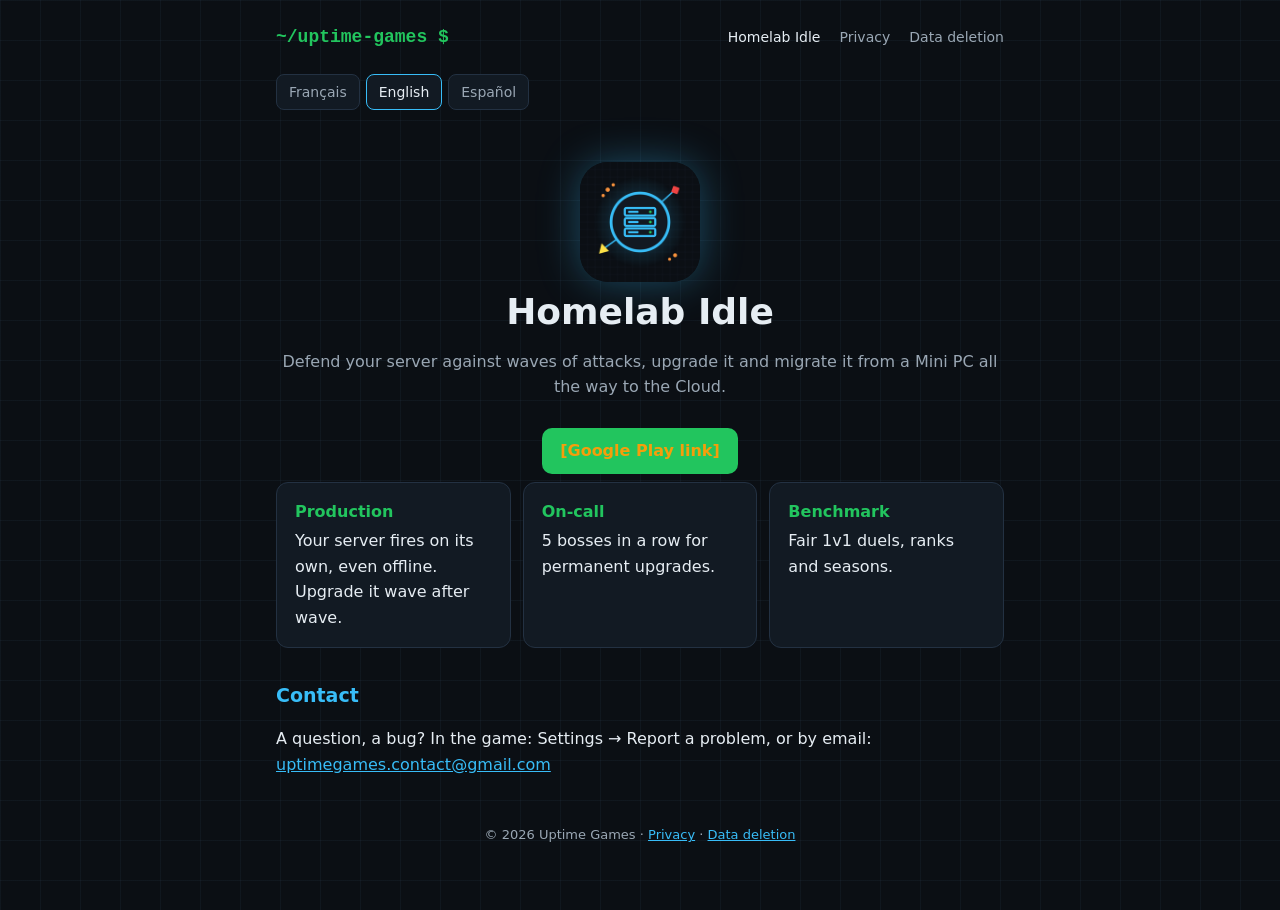
==== index.html @ 9ff8db80 "Add files via upload" ====
<!doctype html>
<html lang="fr">
<head>
  <meta charset="utf-8">
  <meta name="viewport" content="width=device-width, initial-scale=1">
  <title>Homelab Idle — Uptime Games</title>
  <link rel="icon" href="icon.png">
  <link rel="stylesheet" href="style.css">
  <style>
    .hero img { width: 120px; height: 120px; border-radius: 28px; box-shadow: 0 0 40px rgba(56,189,248,.35); }
    .feat { display: grid; grid-template-columns: repeat(auto-fit, minmax(200px, 1fr)); gap: 12px; }
    .feat .card { margin: 0; }
    .feat b { display: block; color: var(--green); margin-bottom: 4px; }
  </style>
</head>
<body>
<div class="wrap">
  <header>
    <a class="brand" data-href="index.html" href="index.html">~/uptime-games $</a>
    <nav>
      <a class="on" data-href="index.html" href="index.html">Homelab Idle</a>
      <a data-href="privacy.html" href="privacy.html">Privacy</a>
      <a data-href="delete.html" href="delete.html">Data deletion</a>
    </nav>
  </header>
  <div class="langs"><button data-l="fr">Français</button><button data-l="en">English</button><button data-l="es">Español</button></div>

  <section lang="fr">
    <div class="hero">
      <img src="icon.png" alt="Homelab Idle">
      <h1>Homelab Idle</h1>
      <p class="muted">Défends ton serveur contre les vagues d'attaques, améliore-le et fais-le migrer du Mini PC jusqu'au Cloud.</p>
      <a class="btn todo-link" href="#"><span class="todo">[lien Google Play]</span></a>
    </div>
    <div class="feat">
      <div class="card"><b>Production</b>Ton serveur tire tout seul, même hors ligne. Améliore-le vague après vague.</div>
      <div class="card"><b>Astreinte</b>5 boss d'affilée pour des améliorations permanentes.</div>
      <div class="card"><b>Benchmark</b>Duels 1v1 à armes égales, rangs et saisons.</div>
    </div>
    <h2>Contact</h2>
    <p>Une question, un bug ? Dans le jeu : Réglages → Signaler un problème, ou par mail : <a href="mailto:uptimegames.contact@gmail.com">uptimegames.contact@gmail.com</a></p>
  </section>

  <section lang="en">
    <div class="hero">
      <img src="icon.png" alt="Homelab Idle">
      <h1>Homelab Idle</h1>
      <p class="muted">Defend your server against waves of attacks, upgrade it and migrate it from a Mini PC all the way to the Cloud.</p>
      <a class="btn todo-link" href="#"><span class="todo">[Google Play link]</span></a>
    </div>
    <div class="feat">
      <div class="card"><b>Production</b>Your server fires on its own, even offline. Upgrade it wave after wave.</div>
      <div class="card"><b>On-call</b>5 bosses in a row for permanent upgrades.</div>
      <div class="card"><b>Benchmark</b>Fair 1v1 duels, ranks and seasons.</div>
    </div>
    <h2>Contact</h2>
    <p>A question, a bug? In the game: Settings → Report a problem, or by email: <a href="mailto:uptimegames.contact@gmail.com">uptimegames.contact@gmail.com</a></p>
  </section>

  <section lang="es">
    <div class="hero">
      <img src="icon.png" alt="Homelab Idle">
      <h1>Homelab Idle</h1>
      <p class="muted">Defiende tu servidor de oleadas de ataques, mejóralo y migra del Mini PC hasta la Nube.</p>
      <a class="btn todo-link" href="#"><span class="todo">[enlace de Google Play]</span></a>
    </div>
    <div class="feat">
      <div class="card"><b>Producción</b>Tu servidor dispara solo, incluso sin conexión. Mejóralo oleada tras oleada.</div>
      <div class="card"><b>Guardia</b>5 jefes seguidos para mejoras permanentes.</div>
      <div class="card"><b>Benchmark</b>Duelos 1v1 en igualdad, rangos y temporadas.</div>
    </div>
    <h2>Contacto</h2>
    <p>¿Una pregunta, un bug? En el juego: Ajustes → Informar de un problema, o por correo: <a href="mailto:uptimegames.contact@gmail.com">uptimegames.contact@gmail.com</a></p>
  </section>

  <footer>© 2026 Uptime Games · <a data-href="privacy.html" href="privacy.html">Privacy</a> · <a data-href="delete.html" href="delete.html">Data deletion</a></footer>
</div>
<script src="lang.js"></script>
</body>
</html>
---- style.css ----
:root {
  --bg: #0b0f14; --panel: #121a23; --line: #233142; --text: #e6edf3; --muted: #9aa7b4;
  --accent: #38bdf8; --green: #22c55e; --todo: #f59e0b;
}
* { box-sizing: border-box; }
body {
  margin: 0; background: var(--bg); color: var(--text);
  font: 16px/1.6 system-ui, -apple-system, "Segoe UI", Roboto, sans-serif;
  background-image: linear-gradient(rgba(80,120,160,.08) 1px, transparent 1px), linear-gradient(90deg, rgba(80,120,160,.08) 1px, transparent 1px);
  background-size: 40px 40px;
}
.wrap { max-width: 760px; margin: 0 auto; padding: 24px 16px 64px; }
header { display: flex; align-items: center; justify-content: space-between; gap: 12px; flex-wrap: wrap; margin-bottom: 24px; }
.brand { font: 700 18px ui-monospace, Consolas, monospace; color: var(--green); text-decoration: none; }
nav a { color: var(--muted); text-decoration: none; margin-left: 14px; font-size: 14px; }
nav a:hover, nav a.on { color: var(--text); }
.langs { display: flex; gap: 6px; margin: 0 0 20px; }
.langs button {
  background: var(--panel); color: var(--muted); border: 1px solid var(--line); border-radius: 8px;
  padding: 6px 12px; font: inherit; font-size: 14px; cursor: pointer;
}
.langs button.on { color: var(--text); border-color: var(--accent); }
section[lang] { display: none; }
section[lang].on { display: block; }
h1 { font-size: 28px; line-height: 1.2; margin: 0 0 6px; }
h2 { font-size: 19px; margin: 32px 0 8px; color: var(--accent); }
.muted { color: var(--muted); }
.card { background: var(--panel); border: 1px solid var(--line); border-radius: 12px; padding: 16px 18px; margin: 16px 0; }
table { width: 100%; border-collapse: collapse; font-size: 14px; }
th, td { text-align: left; vertical-align: top; padding: 8px; border-bottom: 1px solid var(--line); }
th { color: var(--muted); font-weight: 600; }
a { color: var(--accent); }
.todo { color: var(--todo); font-weight: 700; }
.hero { text-align: center; padding: 32px 0 8px; }
.hero h1 { font-size: 36px; }
.btn { display: inline-block; background: var(--green); color: #04130a; font-weight: 700; padding: 10px 18px; border-radius: 10px; text-decoration: none; margin-top: 12px; }
footer { margin-top: 48px; color: var(--muted); font-size: 13px; text-align: center; }
@media (max-width: 520px) { th, td { display: block; padding: 4px 0; } tr { display: block; padding: 8px 0; border-bottom: 1px solid var(--line); } th, td { border: 0; } thead { display: none; } }
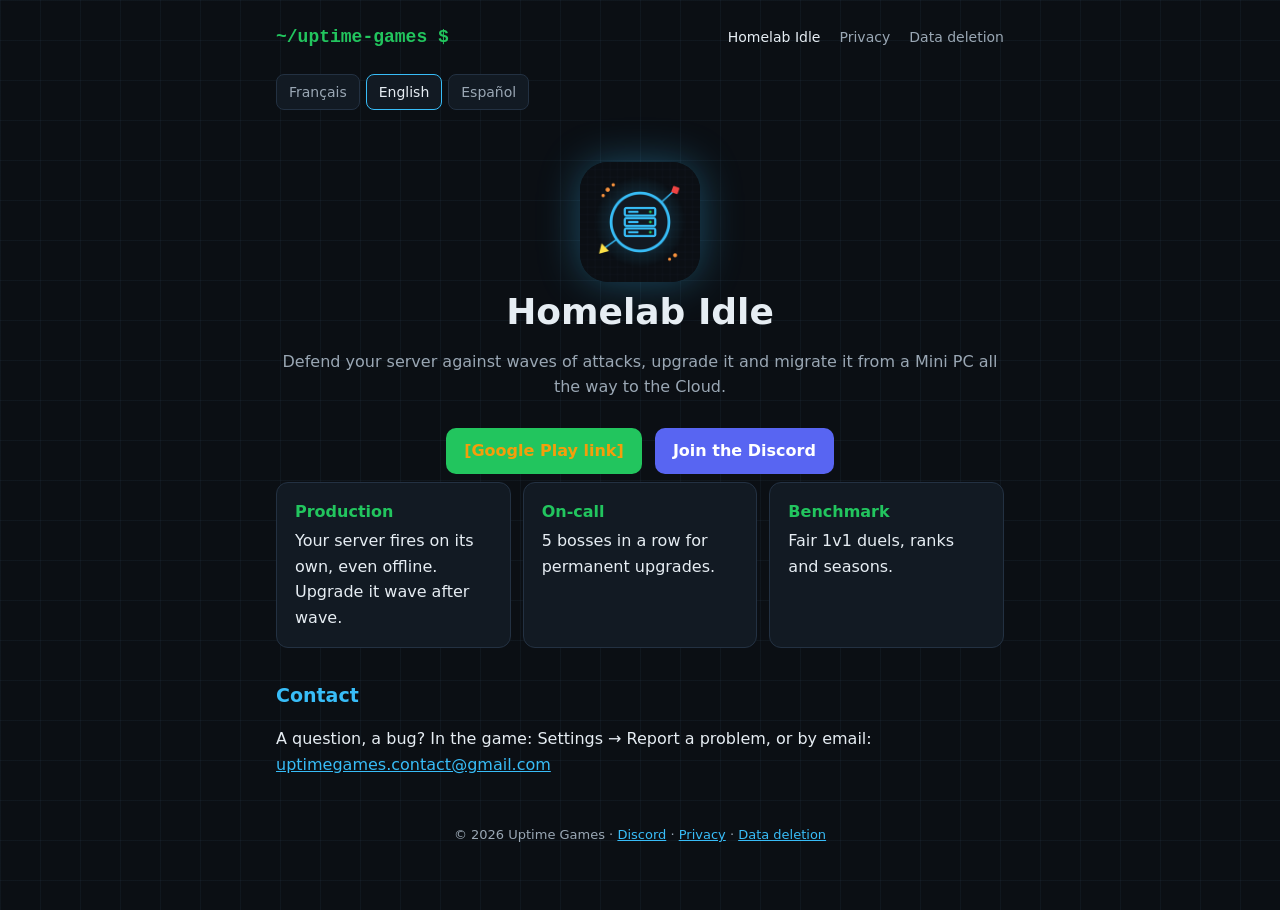
==== commit ad56bced: "Add files via upload" ====
--- a/index.html
+++ b/index.html
@@ -10,6 +10,7 @@
     .hero img { width: 120px; height: 120px; border-radius: 28px; box-shadow: 0 0 40px rgba(56,189,248,.35); }
     .feat { display: grid; grid-template-columns: repeat(auto-fit, minmax(200px, 1fr)); gap: 12px; }
     .feat .card { margin: 0; }
+    .btn-discord { background: #5865f2; color: #fff; margin-left: 8px; }
     .feat b { display: block; color: var(--green); margin-bottom: 4px; }
   </style>
 </head>
@@ -31,6 +32,7 @@
       <h1>Homelab Idle</h1>
       <p class="muted">Défends ton serveur contre les vagues d'attaques, améliore-le et fais-le migrer du Mini PC jusqu'au Cloud.</p>
       <a class="btn todo-link" href="#"><span class="todo">[lien Google Play]</span></a>
+      <a class="btn btn-discord" href="https://discord.gg/bAwJk3PTSf">Rejoindre le Discord</a>
     </div>
     <div class="feat">
       <div class="card"><b>Production</b>Ton serveur tire tout seul, même hors ligne. Améliore-le vague après vague.</div>
@@ -47,6 +49,7 @@
       <h1>Homelab Idle</h1>
       <p class="muted">Defend your server against waves of attacks, upgrade it and migrate it from a Mini PC all the way to the Cloud.</p>
       <a class="btn todo-link" href="#"><span class="todo">[Google Play link]</span></a>
+      <a class="btn btn-discord" href="https://discord.gg/bAwJk3PTSf">Join the Discord</a>
     </div>
     <div class="feat">
       <div class="card"><b>Production</b>Your server fires on its own, even offline. Upgrade it wave after wave.</div>
@@ -63,6 +66,7 @@
       <h1>Homelab Idle</h1>
       <p class="muted">Defiende tu servidor de oleadas de ataques, mejóralo y migra del Mini PC hasta la Nube.</p>
       <a class="btn todo-link" href="#"><span class="todo">[enlace de Google Play]</span></a>
+      <a class="btn btn-discord" href="https://discord.gg/bAwJk3PTSf">Unirse al Discord</a>
     </div>
     <div class="feat">
       <div class="card"><b>Producción</b>Tu servidor dispara solo, incluso sin conexión. Mejóralo oleada tras oleada.</div>
@@ -73,7 +77,7 @@
     <p>¿Una pregunta, un bug? En el juego: Ajustes → Informar de un problema, o por correo: <a href="mailto:uptimegames.contact@gmail.com">uptimegames.contact@gmail.com</a></p>
   </section>
 
-  <footer>© 2026 Uptime Games · <a data-href="privacy.html" href="privacy.html">Privacy</a> · <a data-href="delete.html" href="delete.html">Data deletion</a></footer>
+  <footer>© 2026 Uptime Games · <a href="https://discord.gg/bAwJk3PTSf">Discord</a> · <a data-href="privacy.html" href="privacy.html">Privacy</a> · <a data-href="delete.html" href="delete.html">Data deletion</a></footer>
 </div>
 <script src="lang.js"></script>
 </body>
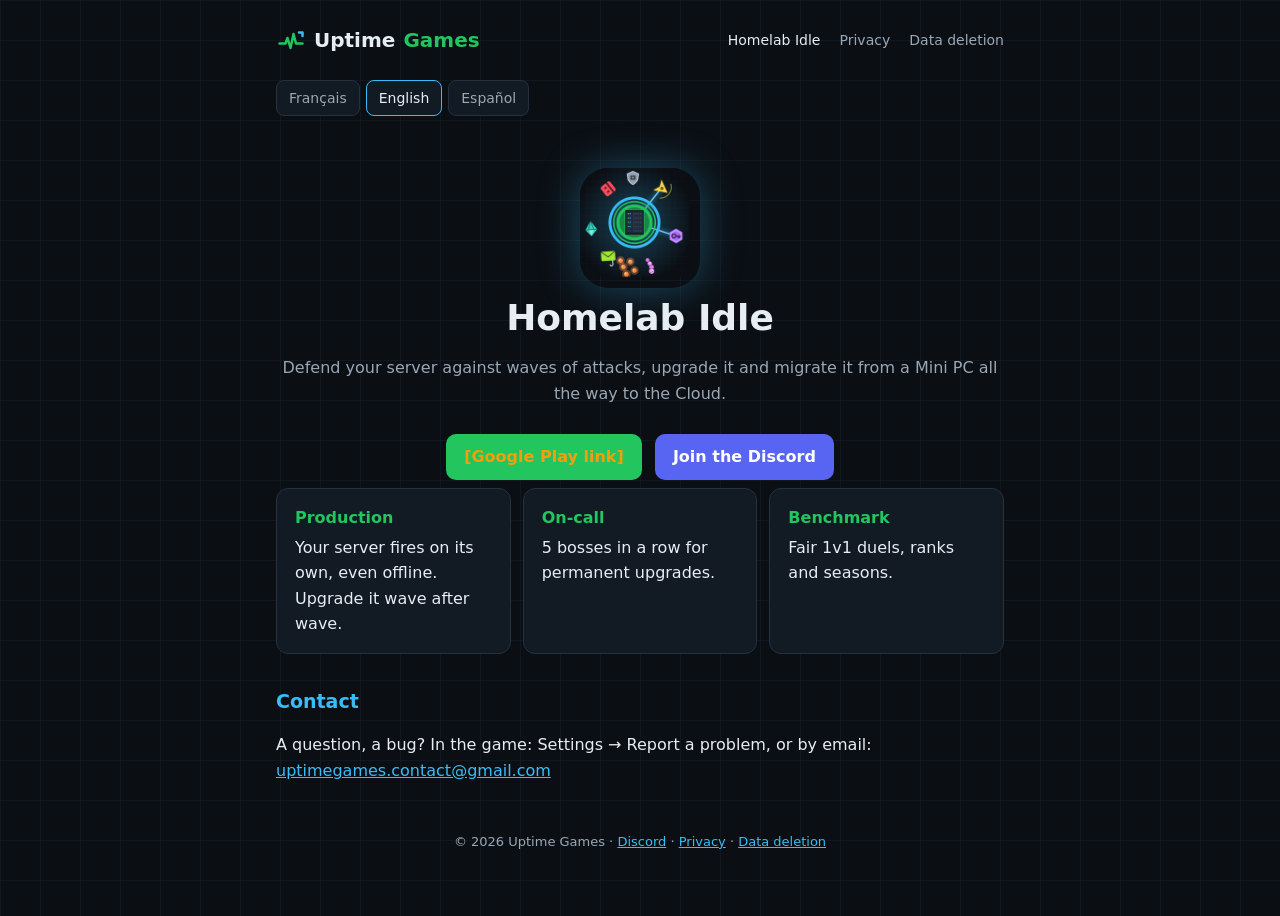
==== commit 9343798b: "Add files via upload" ====
--- a/index.html
+++ b/index.html
@@ -17,7 +17,7 @@
 <body>
 <div class="wrap">
   <header>
-    <a class="brand" data-href="index.html" href="index.html">~/uptime-games $</a>
+    <a class="brand" data-href="index.html" href="index.html"><svg class="ug-mark" viewBox="0 0 120 120" aria-hidden="true"><path d="M14 74h24l8-22 12 40 12-56 10 38h26" fill="none" stroke="#22c55e" stroke-width="10" stroke-linecap="round" stroke-linejoin="round"/><path d="M92 30h14v14" fill="none" stroke="#38bdf8" stroke-width="10" stroke-linecap="round" stroke-linejoin="round"/></svg>Uptime <b>Games</b></a>
     <nav>
       <a class="on" data-href="index.html" href="index.html">Homelab Idle</a>
       <a data-href="privacy.html" href="privacy.html">Privacy</a>
--- a/style.css
+++ b/style.css
@@ -11,7 +11,9 @@
 }
 .wrap { max-width: 760px; margin: 0 auto; padding: 24px 16px 64px; }
 header { display: flex; align-items: center; justify-content: space-between; gap: 12px; flex-wrap: wrap; margin-bottom: 24px; }
-.brand { font: 700 18px ui-monospace, Consolas, monospace; color: var(--green); text-decoration: none; }
+.brand { display: inline-flex; align-items: center; gap: 8px; font-weight: 800; font-size: 20px; color: var(--text); text-decoration: none; }
+.brand b { color: var(--green); }
+.ug-mark { width: 30px; height: 30px; }
 nav a { color: var(--muted); text-decoration: none; margin-left: 14px; font-size: 14px; }
 nav a:hover, nav a.on { color: var(--text); }
 .langs { display: flex; gap: 6px; margin: 0 0 20px; }
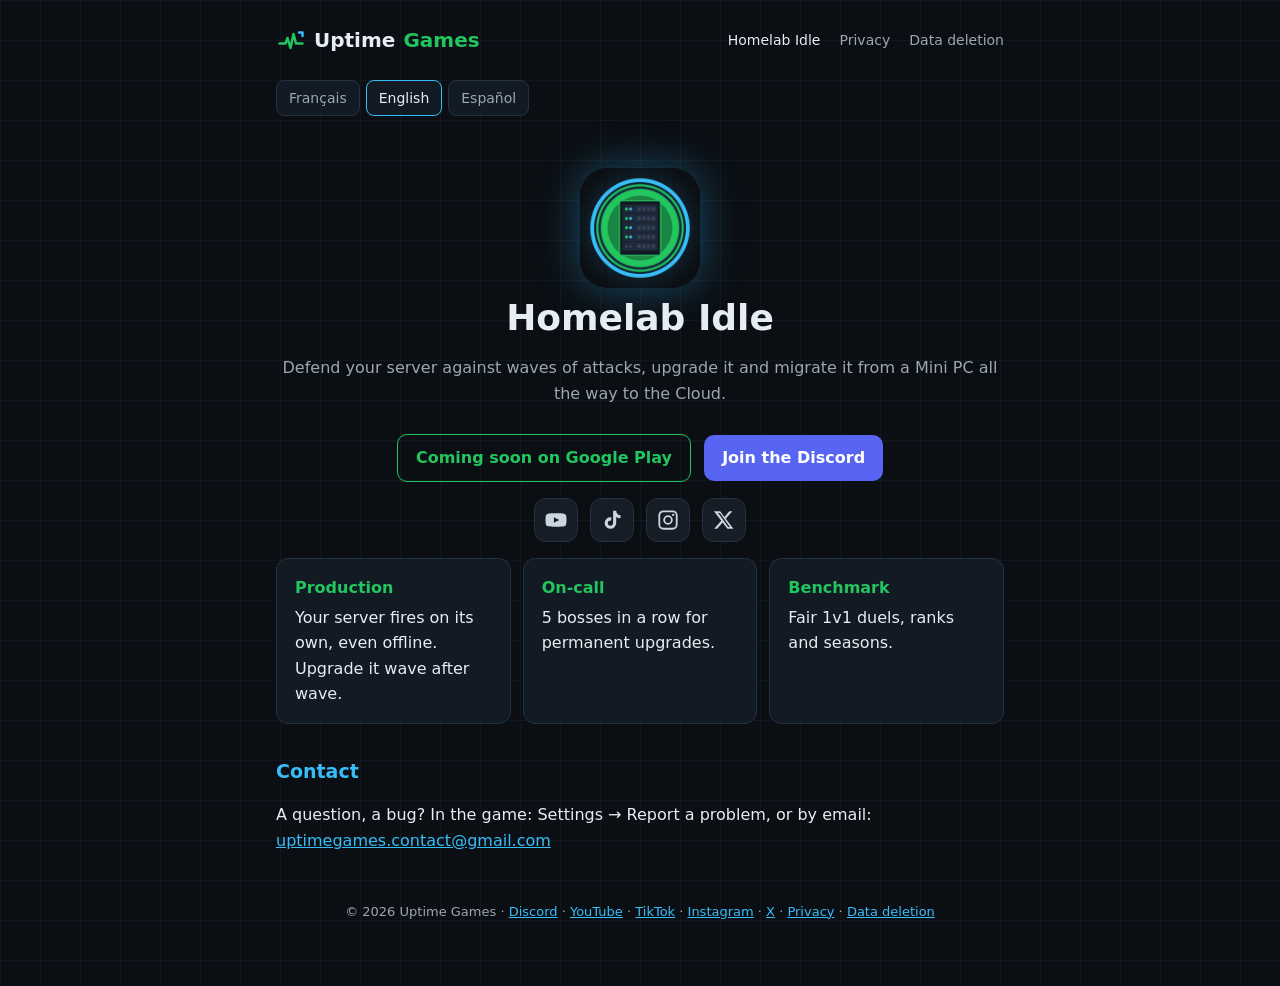
==== commit 989a26aa: "Add files via upload" ====
--- a/index.html
+++ b/index.html
@@ -12,6 +12,11 @@
     .feat .card { margin: 0; }
     .btn-discord { background: #5865f2; color: #fff; margin-left: 8px; }
     .feat b { display: block; color: var(--green); margin-bottom: 4px; }
+    .btn.soon { background: transparent; color: var(--green); border: 1px solid var(--green); cursor: default; }
+    .socials { display: flex; justify-content: center; gap: 12px; margin: 16px 0 8px; }
+    .socials a { display: grid; place-items: center; width: 44px; height: 44px; border-radius: 12px; background: #161d27; border: 1px solid #263241; color: #cbd5e1; transition: color .15s, border-color .15s, transform .15s; }
+    .socials a:hover { color: #fff; border-color: var(--accent); transform: translateY(-2px); }
+    .socials svg { width: 22px; height: 22px; }
   </style>
 </head>
 <body>
@@ -31,8 +36,9 @@
       <img src="icon.png" alt="Homelab Idle">
       <h1>Homelab Idle</h1>
       <p class="muted">Défends ton serveur contre les vagues d'attaques, améliore-le et fais-le migrer du Mini PC jusqu'au Cloud.</p>
-      <a class="btn todo-link" href="#"><span class="todo">[lien Google Play]</span></a>
+      <a class="btn soon" aria-disabled="true">Bientôt sur Google Play</a>
       <a class="btn btn-discord" href="https://discord.gg/bAwJk3PTSf">Rejoindre le Discord</a>
+      <div class="socials"><a href="https://www.youtube.com/@uptime_games" target="_blank" rel="noopener" aria-label="YouTube" title="YouTube"><svg viewBox="0 0 24 24"><path fill="currentColor" d="M23 7.2a3 3 0 0 0-2.1-2.1C19 4.6 12 4.6 12 4.6s-7 0-8.9.5A3 3 0 0 0 1 7.2 31 31 0 0 0 .5 12a31 31 0 0 0 .5 4.8 3 3 0 0 0 2.1 2.1c1.9.5 8.9.5 8.9.5s7 0 8.9-.5a3 3 0 0 0 2.1-2.1 31 31 0 0 0 .5-4.8 31 31 0 0 0-.5-4.8ZM9.7 15.1V8.9l5.8 3.1-5.8 3.1Z"/></svg></a><a href="https://www.tiktok.com/@uptime_games" target="_blank" rel="noopener" aria-label="TikTok" title="TikTok"><svg viewBox="0 0 24 24"><path fill="currentColor" d="M16.6 2h-3.4v13.4a2.9 2.9 0 1 1-2.9-2.9c.3 0 .6 0 .9.1V9.1a6.3 6.3 0 1 0 5.4 6.3V8.6a8 8 0 0 0 4.7 1.5V6.7a4.7 4.7 0 0 1-4.7-4.7Z"/></svg></a><a href="https://www.instagram.com/uptime_games" target="_blank" rel="noopener" aria-label="Instagram" title="Instagram"><svg viewBox="0 0 24 24"><path fill="none" stroke="currentColor" stroke-width="2" d="M7 2.5h10A4.5 4.5 0 0 1 21.5 7v10a4.5 4.5 0 0 1-4.5 4.5H7A4.5 4.5 0 0 1 2.5 17V7A4.5 4.5 0 0 1 7 2.5Z"/><circle cx="12" cy="12" r="4.2" fill="none" stroke="currentColor" stroke-width="2"/><circle cx="17.6" cy="6.4" r="1.3" fill="currentColor"/></svg></a><a href="https://x.com/uptime_games" target="_blank" rel="noopener" aria-label="X" title="X"><svg viewBox="0 0 24 24"><path fill="currentColor" d="M17.8 2.5h3.3l-7.2 8.2 8.4 10.8h-6.6l-5.2-6.7-5.9 6.7H1.3l7.7-8.8L1 2.5h6.8l4.7 6.1 5.3-6.1Zm-1.2 17h1.8L7.5 4.3H5.6l11 15.2Z"/></svg></a></div>
     </div>
     <div class="feat">
       <div class="card"><b>Production</b>Ton serveur tire tout seul, même hors ligne. Améliore-le vague après vague.</div>
@@ -48,8 +54,9 @@
       <img src="icon.png" alt="Homelab Idle">
       <h1>Homelab Idle</h1>
       <p class="muted">Defend your server against waves of attacks, upgrade it and migrate it from a Mini PC all the way to the Cloud.</p>
-      <a class="btn todo-link" href="#"><span class="todo">[Google Play link]</span></a>
+      <a class="btn soon" aria-disabled="true">Coming soon on Google Play</a>
       <a class="btn btn-discord" href="https://discord.gg/bAwJk3PTSf">Join the Discord</a>
+      <div class="socials"><a href="https://www.youtube.com/@uptime_games" target="_blank" rel="noopener" aria-label="YouTube" title="YouTube"><svg viewBox="0 0 24 24"><path fill="currentColor" d="M23 7.2a3 3 0 0 0-2.1-2.1C19 4.6 12 4.6 12 4.6s-7 0-8.9.5A3 3 0 0 0 1 7.2 31 31 0 0 0 .5 12a31 31 0 0 0 .5 4.8 3 3 0 0 0 2.1 2.1c1.9.5 8.9.5 8.9.5s7 0 8.9-.5a3 3 0 0 0 2.1-2.1 31 31 0 0 0 .5-4.8 31 31 0 0 0-.5-4.8ZM9.7 15.1V8.9l5.8 3.1-5.8 3.1Z"/></svg></a><a href="https://www.tiktok.com/@uptime_games" target="_blank" rel="noopener" aria-label="TikTok" title="TikTok"><svg viewBox="0 0 24 24"><path fill="currentColor" d="M16.6 2h-3.4v13.4a2.9 2.9 0 1 1-2.9-2.9c.3 0 .6 0 .9.1V9.1a6.3 6.3 0 1 0 5.4 6.3V8.6a8 8 0 0 0 4.7 1.5V6.7a4.7 4.7 0 0 1-4.7-4.7Z"/></svg></a><a href="https://www.instagram.com/uptime_games" target="_blank" rel="noopener" aria-label="Instagram" title="Instagram"><svg viewBox="0 0 24 24"><path fill="none" stroke="currentColor" stroke-width="2" d="M7 2.5h10A4.5 4.5 0 0 1 21.5 7v10a4.5 4.5 0 0 1-4.5 4.5H7A4.5 4.5 0 0 1 2.5 17V7A4.5 4.5 0 0 1 7 2.5Z"/><circle cx="12" cy="12" r="4.2" fill="none" stroke="currentColor" stroke-width="2"/><circle cx="17.6" cy="6.4" r="1.3" fill="currentColor"/></svg></a><a href="https://x.com/uptime_games" target="_blank" rel="noopener" aria-label="X" title="X"><svg viewBox="0 0 24 24"><path fill="currentColor" d="M17.8 2.5h3.3l-7.2 8.2 8.4 10.8h-6.6l-5.2-6.7-5.9 6.7H1.3l7.7-8.8L1 2.5h6.8l4.7 6.1 5.3-6.1Zm-1.2 17h1.8L7.5 4.3H5.6l11 15.2Z"/></svg></a></div>
     </div>
     <div class="feat">
       <div class="card"><b>Production</b>Your server fires on its own, even offline. Upgrade it wave after wave.</div>
@@ -65,8 +72,9 @@
       <img src="icon.png" alt="Homelab Idle">
       <h1>Homelab Idle</h1>
       <p class="muted">Defiende tu servidor de oleadas de ataques, mejóralo y migra del Mini PC hasta la Nube.</p>
-      <a class="btn todo-link" href="#"><span class="todo">[enlace de Google Play]</span></a>
+      <a class="btn soon" aria-disabled="true">Muy pronto en Google Play</a>
       <a class="btn btn-discord" href="https://discord.gg/bAwJk3PTSf">Unirse al Discord</a>
+      <div class="socials"><a href="https://www.youtube.com/@uptime_games" target="_blank" rel="noopener" aria-label="YouTube" title="YouTube"><svg viewBox="0 0 24 24"><path fill="currentColor" d="M23 7.2a3 3 0 0 0-2.1-2.1C19 4.6 12 4.6 12 4.6s-7 0-8.9.5A3 3 0 0 0 1 7.2 31 31 0 0 0 .5 12a31 31 0 0 0 .5 4.8 3 3 0 0 0 2.1 2.1c1.9.5 8.9.5 8.9.5s7 0 8.9-.5a3 3 0 0 0 2.1-2.1 31 31 0 0 0 .5-4.8 31 31 0 0 0-.5-4.8ZM9.7 15.1V8.9l5.8 3.1-5.8 3.1Z"/></svg></a><a href="https://www.tiktok.com/@uptime_games" target="_blank" rel="noopener" aria-label="TikTok" title="TikTok"><svg viewBox="0 0 24 24"><path fill="currentColor" d="M16.6 2h-3.4v13.4a2.9 2.9 0 1 1-2.9-2.9c.3 0 .6 0 .9.1V9.1a6.3 6.3 0 1 0 5.4 6.3V8.6a8 8 0 0 0 4.7 1.5V6.7a4.7 4.7 0 0 1-4.7-4.7Z"/></svg></a><a href="https://www.instagram.com/uptime_games" target="_blank" rel="noopener" aria-label="Instagram" title="Instagram"><svg viewBox="0 0 24 24"><path fill="none" stroke="currentColor" stroke-width="2" d="M7 2.5h10A4.5 4.5 0 0 1 21.5 7v10a4.5 4.5 0 0 1-4.5 4.5H7A4.5 4.5 0 0 1 2.5 17V7A4.5 4.5 0 0 1 7 2.5Z"/><circle cx="12" cy="12" r="4.2" fill="none" stroke="currentColor" stroke-width="2"/><circle cx="17.6" cy="6.4" r="1.3" fill="currentColor"/></svg></a><a href="https://x.com/uptime_games" target="_blank" rel="noopener" aria-label="X" title="X"><svg viewBox="0 0 24 24"><path fill="currentColor" d="M17.8 2.5h3.3l-7.2 8.2 8.4 10.8h-6.6l-5.2-6.7-5.9 6.7H1.3l7.7-8.8L1 2.5h6.8l4.7 6.1 5.3-6.1Zm-1.2 17h1.8L7.5 4.3H5.6l11 15.2Z"/></svg></a></div>
     </div>
     <div class="feat">
       <div class="card"><b>Producción</b>Tu servidor dispara solo, incluso sin conexión. Mejóralo oleada tras oleada.</div>
@@ -77,7 +85,7 @@
     <p>¿Una pregunta, un bug? En el juego: Ajustes → Informar de un problema, o por correo: <a href="mailto:uptimegames.contact@gmail.com">uptimegames.contact@gmail.com</a></p>
   </section>
 
-  <footer>© 2026 Uptime Games · <a href="https://discord.gg/bAwJk3PTSf">Discord</a> · <a data-href="privacy.html" href="privacy.html">Privacy</a> · <a data-href="delete.html" href="delete.html">Data deletion</a></footer>
+  <footer>© 2026 Uptime Games · <a href="https://discord.gg/bAwJk3PTSf">Discord</a> · <a href="https://www.youtube.com/@uptime_games" target="_blank" rel="noopener">YouTube</a> · <a href="https://www.tiktok.com/@uptime_games" target="_blank" rel="noopener">TikTok</a> · <a href="https://www.instagram.com/uptime_games" target="_blank" rel="noopener">Instagram</a> · <a href="https://x.com/uptime_games" target="_blank" rel="noopener">X</a> · <a data-href="privacy.html" href="privacy.html">Privacy</a> · <a data-href="delete.html" href="delete.html">Data deletion</a></footer>
 </div>
 <script src="lang.js"></script>
 </body>
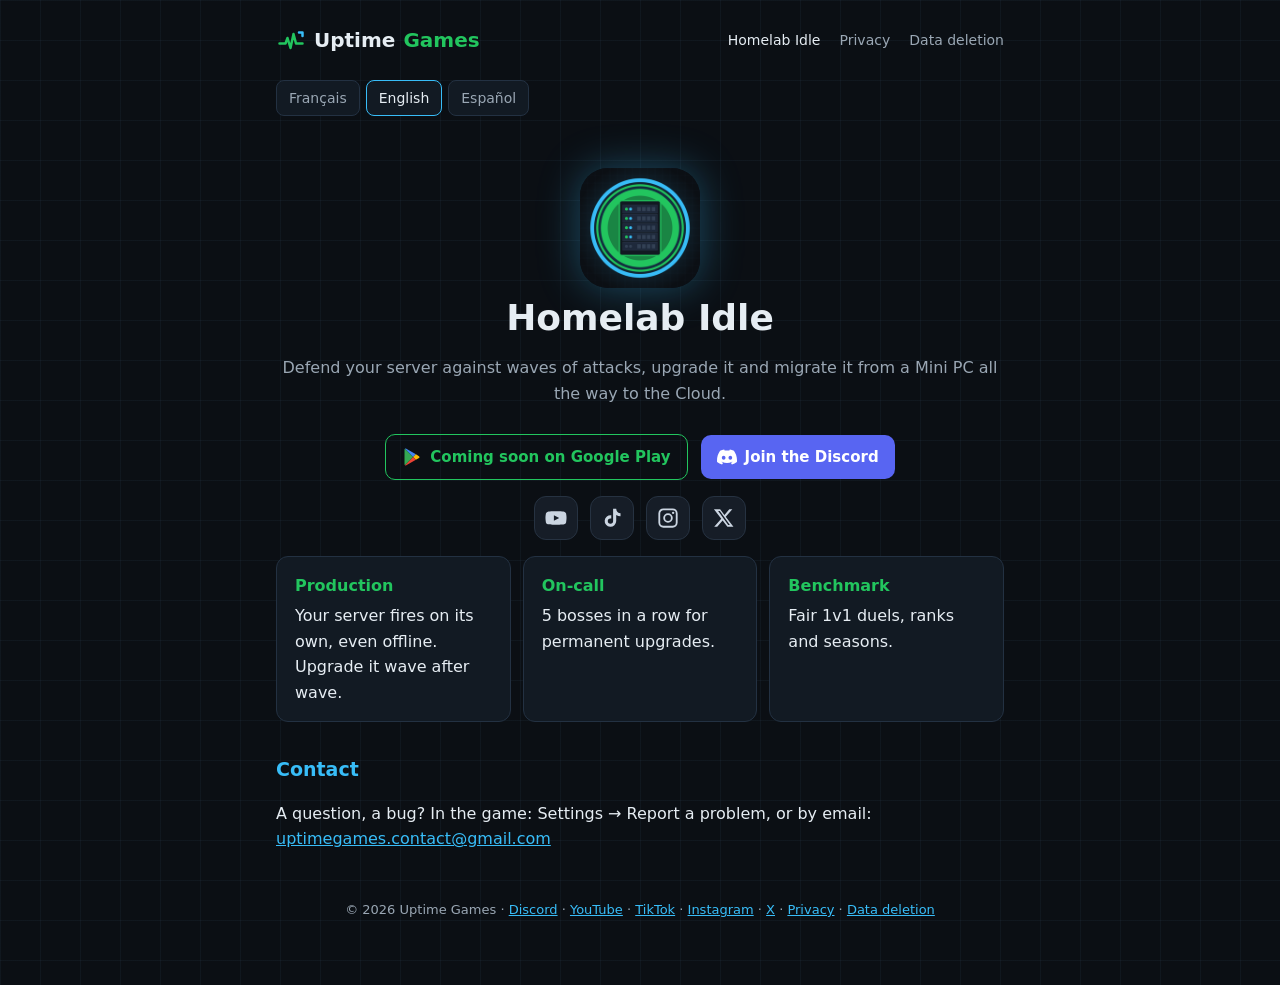
==== commit 38583468: "Add files via upload" ====
--- a/index.html
+++ b/index.html
@@ -12,10 +12,16 @@
     .feat .card { margin: 0; }
     .btn-discord { background: #5865f2; color: #fff; margin-left: 8px; }
     .feat b { display: block; color: var(--green); margin-bottom: 4px; }
+    .hero .btn { display: inline-flex; align-items: center; gap: 8px; font-size: 15px; padding: 10px 16px; }
+    .bi { width: 20px; height: 20px; flex: none; }
     .btn.soon { background: transparent; color: var(--green); border: 1px solid var(--green); cursor: default; }
     .socials { display: flex; justify-content: center; gap: 12px; margin: 16px 0 8px; }
     .socials a { display: grid; place-items: center; width: 44px; height: 44px; border-radius: 12px; background: #161d27; border: 1px solid #263241; color: #cbd5e1; transition: color .15s, border-color .15s, transform .15s; }
-    .socials a:hover { color: #fff; border-color: var(--accent); transform: translateY(-2px); }
+    .socials a:hover { transform: translateY(-2px); }
+    .socials .s-youtube:hover { color: #fff; background: #ff0033; border-color: #ff0033; }
+    .socials .s-tiktok:hover { color: #fff; background: #010101; border-color: #25f4ee; box-shadow: 2px 2px 0 #fe2c55; }
+    .socials .s-instagram:hover { color: #fff; border-color: #dd2a7b; background: radial-gradient(circle at 30% 110%, #feda75 0%, #fa7e1e 25%, #d62976 55%, #962fbf 75%, #4f5bd5 100%); }
+    .socials .s-x:hover { color: #000; background: #fff; border-color: #fff; }
     .socials svg { width: 22px; height: 22px; }
   </style>
 </head>
@@ -36,9 +42,9 @@
       <img src="icon.png" alt="Homelab Idle">
       <h1>Homelab Idle</h1>
       <p class="muted">Défends ton serveur contre les vagues d'attaques, améliore-le et fais-le migrer du Mini PC jusqu'au Cloud.</p>
-      <a class="btn soon" aria-disabled="true">Bientôt sur Google Play</a>
-      <a class="btn btn-discord" href="https://discord.gg/bAwJk3PTSf">Rejoindre le Discord</a>
-      <div class="socials"><a href="https://www.youtube.com/@uptime_games" target="_blank" rel="noopener" aria-label="YouTube" title="YouTube"><svg viewBox="0 0 24 24"><path fill="currentColor" d="M23 7.2a3 3 0 0 0-2.1-2.1C19 4.6 12 4.6 12 4.6s-7 0-8.9.5A3 3 0 0 0 1 7.2 31 31 0 0 0 .5 12a31 31 0 0 0 .5 4.8 3 3 0 0 0 2.1 2.1c1.9.5 8.9.5 8.9.5s7 0 8.9-.5a3 3 0 0 0 2.1-2.1 31 31 0 0 0 .5-4.8 31 31 0 0 0-.5-4.8ZM9.7 15.1V8.9l5.8 3.1-5.8 3.1Z"/></svg></a><a href="https://www.tiktok.com/@uptime_games" target="_blank" rel="noopener" aria-label="TikTok" title="TikTok"><svg viewBox="0 0 24 24"><path fill="currentColor" d="M16.6 2h-3.4v13.4a2.9 2.9 0 1 1-2.9-2.9c.3 0 .6 0 .9.1V9.1a6.3 6.3 0 1 0 5.4 6.3V8.6a8 8 0 0 0 4.7 1.5V6.7a4.7 4.7 0 0 1-4.7-4.7Z"/></svg></a><a href="https://www.instagram.com/uptime_games" target="_blank" rel="noopener" aria-label="Instagram" title="Instagram"><svg viewBox="0 0 24 24"><path fill="none" stroke="currentColor" stroke-width="2" d="M7 2.5h10A4.5 4.5 0 0 1 21.5 7v10a4.5 4.5 0 0 1-4.5 4.5H7A4.5 4.5 0 0 1 2.5 17V7A4.5 4.5 0 0 1 7 2.5Z"/><circle cx="12" cy="12" r="4.2" fill="none" stroke="currentColor" stroke-width="2"/><circle cx="17.6" cy="6.4" r="1.3" fill="currentColor"/></svg></a><a href="https://x.com/uptime_games" target="_blank" rel="noopener" aria-label="X" title="X"><svg viewBox="0 0 24 24"><path fill="currentColor" d="M17.8 2.5h3.3l-7.2 8.2 8.4 10.8h-6.6l-5.2-6.7-5.9 6.7H1.3l7.7-8.8L1 2.5h6.8l4.7 6.1 5.3-6.1Zm-1.2 17h1.8L7.5 4.3H5.6l11 15.2Z"/></svg></a></div>
+      <a class="btn soon" aria-disabled="true"><svg class="bi" viewBox="0 0 24 24" aria-hidden="true"><path fill="#34a853" d="M3.6 2.2 13.4 12l-9.8 9.8c-.4-.2-.6-.6-.6-1.1V3.3c0-.5.2-.9.6-1.1Z"/><path fill="#4285f4" d="M3.6 2.2c.4-.4 1-.4 1.6-.1l11.5 6.6-3.3 3.3-9.8-9.8Z"/><path fill="#fbbc04" d="m16.7 8.7-3.3 3.3 3.3 3.3 3.7-2.1c.8-.5.8-1.7 0-2.2l-3.7-2.3Z"/><path fill="#ea4335" d="M3.6 21.8 13.4 12l3.3 3.3L5.2 21.9c-.6.3-1.2.3-1.6-.1Z"/></svg>Bientôt sur Google Play</a>
+      <a class="btn btn-discord" href="https://discord.gg/bAwJk3PTSf"><svg class="bi" viewBox="0 0 24 24" aria-hidden="true"><path fill="currentColor" d="M20.3 4.4A19.8 19.8 0 0 0 15.4 3l-.6 1.3a18.3 18.3 0 0 0-5.6 0L8.6 3a19.7 19.7 0 0 0-4.9 1.5C.6 9.1-.3 13.6.1 18.1a19.9 19.9 0 0 0 6 3l1.3-2.1a12.9 12.9 0 0 1-2-1l.5-.4a14.2 14.2 0 0 0 12.2 0l.5.4a12.9 12.9 0 0 1-2 1l1.3 2.1a19.8 19.8 0 0 0 6-3c.5-5.2-.8-9.7-3.6-13.7ZM8 15.4c-1.2 0-2.2-1.1-2.2-2.4S6.8 10.6 8 10.6s2.2 1.1 2.2 2.4-1 2.4-2.2 2.4Zm8 0c-1.2 0-2.2-1.1-2.2-2.4s1-2.4 2.2-2.4 2.2 1.1 2.2 2.4-1 2.4-2.2 2.4Z"/></svg>Rejoindre le Discord</a>
+      <div class="socials"><a href="https://www.youtube.com/@uptime_games" target="_blank" rel="noopener" class="s-youtube" aria-label="YouTube" title="YouTube"><svg viewBox="0 0 24 24"><path fill="currentColor" d="M23 7.2a3 3 0 0 0-2.1-2.1C19 4.6 12 4.6 12 4.6s-7 0-8.9.5A3 3 0 0 0 1 7.2 31 31 0 0 0 .5 12a31 31 0 0 0 .5 4.8 3 3 0 0 0 2.1 2.1c1.9.5 8.9.5 8.9.5s7 0 8.9-.5a3 3 0 0 0 2.1-2.1 31 31 0 0 0 .5-4.8 31 31 0 0 0-.5-4.8ZM9.7 15.1V8.9l5.8 3.1-5.8 3.1Z"/></svg></a><a href="https://www.tiktok.com/@uptime_games" target="_blank" rel="noopener" class="s-tiktok" aria-label="TikTok" title="TikTok"><svg viewBox="0 0 24 24"><path fill="currentColor" d="M16.6 2h-3.4v13.4a2.9 2.9 0 1 1-2.9-2.9c.3 0 .6 0 .9.1V9.1a6.3 6.3 0 1 0 5.4 6.3V8.6a8 8 0 0 0 4.7 1.5V6.7a4.7 4.7 0 0 1-4.7-4.7Z"/></svg></a><a href="https://www.instagram.com/uptime_games" target="_blank" rel="noopener" class="s-instagram" aria-label="Instagram" title="Instagram"><svg viewBox="0 0 24 24"><path fill="none" stroke="currentColor" stroke-width="2" d="M7 2.5h10A4.5 4.5 0 0 1 21.5 7v10a4.5 4.5 0 0 1-4.5 4.5H7A4.5 4.5 0 0 1 2.5 17V7A4.5 4.5 0 0 1 7 2.5Z"/><circle cx="12" cy="12" r="4.2" fill="none" stroke="currentColor" stroke-width="2"/><circle cx="17.6" cy="6.4" r="1.3" fill="currentColor"/></svg></a><a href="https://x.com/uptime_games" target="_blank" rel="noopener" class="s-x" aria-label="X" title="X"><svg viewBox="0 0 24 24"><path fill="currentColor" d="M17.8 2.5h3.3l-7.2 8.2 8.4 10.8h-6.6l-5.2-6.7-5.9 6.7H1.3l7.7-8.8L1 2.5h6.8l4.7 6.1 5.3-6.1Zm-1.2 17h1.8L7.5 4.3H5.6l11 15.2Z"/></svg></a></div>
     </div>
     <div class="feat">
       <div class="card"><b>Production</b>Ton serveur tire tout seul, même hors ligne. Améliore-le vague après vague.</div>
@@ -54,9 +60,9 @@
       <img src="icon.png" alt="Homelab Idle">
       <h1>Homelab Idle</h1>
       <p class="muted">Defend your server against waves of attacks, upgrade it and migrate it from a Mini PC all the way to the Cloud.</p>
-      <a class="btn soon" aria-disabled="true">Coming soon on Google Play</a>
-      <a class="btn btn-discord" href="https://discord.gg/bAwJk3PTSf">Join the Discord</a>
-      <div class="socials"><a href="https://www.youtube.com/@uptime_games" target="_blank" rel="noopener" aria-label="YouTube" title="YouTube"><svg viewBox="0 0 24 24"><path fill="currentColor" d="M23 7.2a3 3 0 0 0-2.1-2.1C19 4.6 12 4.6 12 4.6s-7 0-8.9.5A3 3 0 0 0 1 7.2 31 31 0 0 0 .5 12a31 31 0 0 0 .5 4.8 3 3 0 0 0 2.1 2.1c1.9.5 8.9.5 8.9.5s7 0 8.9-.5a3 3 0 0 0 2.1-2.1 31 31 0 0 0 .5-4.8 31 31 0 0 0-.5-4.8ZM9.7 15.1V8.9l5.8 3.1-5.8 3.1Z"/></svg></a><a href="https://www.tiktok.com/@uptime_games" target="_blank" rel="noopener" aria-label="TikTok" title="TikTok"><svg viewBox="0 0 24 24"><path fill="currentColor" d="M16.6 2h-3.4v13.4a2.9 2.9 0 1 1-2.9-2.9c.3 0 .6 0 .9.1V9.1a6.3 6.3 0 1 0 5.4 6.3V8.6a8 8 0 0 0 4.7 1.5V6.7a4.7 4.7 0 0 1-4.7-4.7Z"/></svg></a><a href="https://www.instagram.com/uptime_games" target="_blank" rel="noopener" aria-label="Instagram" title="Instagram"><svg viewBox="0 0 24 24"><path fill="none" stroke="currentColor" stroke-width="2" d="M7 2.5h10A4.5 4.5 0 0 1 21.5 7v10a4.5 4.5 0 0 1-4.5 4.5H7A4.5 4.5 0 0 1 2.5 17V7A4.5 4.5 0 0 1 7 2.5Z"/><circle cx="12" cy="12" r="4.2" fill="none" stroke="currentColor" stroke-width="2"/><circle cx="17.6" cy="6.4" r="1.3" fill="currentColor"/></svg></a><a href="https://x.com/uptime_games" target="_blank" rel="noopener" aria-label="X" title="X"><svg viewBox="0 0 24 24"><path fill="currentColor" d="M17.8 2.5h3.3l-7.2 8.2 8.4 10.8h-6.6l-5.2-6.7-5.9 6.7H1.3l7.7-8.8L1 2.5h6.8l4.7 6.1 5.3-6.1Zm-1.2 17h1.8L7.5 4.3H5.6l11 15.2Z"/></svg></a></div>
+      <a class="btn soon" aria-disabled="true"><svg class="bi" viewBox="0 0 24 24" aria-hidden="true"><path fill="#34a853" d="M3.6 2.2 13.4 12l-9.8 9.8c-.4-.2-.6-.6-.6-1.1V3.3c0-.5.2-.9.6-1.1Z"/><path fill="#4285f4" d="M3.6 2.2c.4-.4 1-.4 1.6-.1l11.5 6.6-3.3 3.3-9.8-9.8Z"/><path fill="#fbbc04" d="m16.7 8.7-3.3 3.3 3.3 3.3 3.7-2.1c.8-.5.8-1.7 0-2.2l-3.7-2.3Z"/><path fill="#ea4335" d="M3.6 21.8 13.4 12l3.3 3.3L5.2 21.9c-.6.3-1.2.3-1.6-.1Z"/></svg>Coming soon on Google Play</a>
+      <a class="btn btn-discord" href="https://discord.gg/bAwJk3PTSf"><svg class="bi" viewBox="0 0 24 24" aria-hidden="true"><path fill="currentColor" d="M20.3 4.4A19.8 19.8 0 0 0 15.4 3l-.6 1.3a18.3 18.3 0 0 0-5.6 0L8.6 3a19.7 19.7 0 0 0-4.9 1.5C.6 9.1-.3 13.6.1 18.1a19.9 19.9 0 0 0 6 3l1.3-2.1a12.9 12.9 0 0 1-2-1l.5-.4a14.2 14.2 0 0 0 12.2 0l.5.4a12.9 12.9 0 0 1-2 1l1.3 2.1a19.8 19.8 0 0 0 6-3c.5-5.2-.8-9.7-3.6-13.7ZM8 15.4c-1.2 0-2.2-1.1-2.2-2.4S6.8 10.6 8 10.6s2.2 1.1 2.2 2.4-1 2.4-2.2 2.4Zm8 0c-1.2 0-2.2-1.1-2.2-2.4s1-2.4 2.2-2.4 2.2 1.1 2.2 2.4-1 2.4-2.2 2.4Z"/></svg>Join the Discord</a>
+      <div class="socials"><a href="https://www.youtube.com/@uptime_games" target="_blank" rel="noopener" class="s-youtube" aria-label="YouTube" title="YouTube"><svg viewBox="0 0 24 24"><path fill="currentColor" d="M23 7.2a3 3 0 0 0-2.1-2.1C19 4.6 12 4.6 12 4.6s-7 0-8.9.5A3 3 0 0 0 1 7.2 31 31 0 0 0 .5 12a31 31 0 0 0 .5 4.8 3 3 0 0 0 2.1 2.1c1.9.5 8.9.5 8.9.5s7 0 8.9-.5a3 3 0 0 0 2.1-2.1 31 31 0 0 0 .5-4.8 31 31 0 0 0-.5-4.8ZM9.7 15.1V8.9l5.8 3.1-5.8 3.1Z"/></svg></a><a href="https://www.tiktok.com/@uptime_games" target="_blank" rel="noopener" class="s-tiktok" aria-label="TikTok" title="TikTok"><svg viewBox="0 0 24 24"><path fill="currentColor" d="M16.6 2h-3.4v13.4a2.9 2.9 0 1 1-2.9-2.9c.3 0 .6 0 .9.1V9.1a6.3 6.3 0 1 0 5.4 6.3V8.6a8 8 0 0 0 4.7 1.5V6.7a4.7 4.7 0 0 1-4.7-4.7Z"/></svg></a><a href="https://www.instagram.com/uptime_games" target="_blank" rel="noopener" class="s-instagram" aria-label="Instagram" title="Instagram"><svg viewBox="0 0 24 24"><path fill="none" stroke="currentColor" stroke-width="2" d="M7 2.5h10A4.5 4.5 0 0 1 21.5 7v10a4.5 4.5 0 0 1-4.5 4.5H7A4.5 4.5 0 0 1 2.5 17V7A4.5 4.5 0 0 1 7 2.5Z"/><circle cx="12" cy="12" r="4.2" fill="none" stroke="currentColor" stroke-width="2"/><circle cx="17.6" cy="6.4" r="1.3" fill="currentColor"/></svg></a><a href="https://x.com/uptime_games" target="_blank" rel="noopener" class="s-x" aria-label="X" title="X"><svg viewBox="0 0 24 24"><path fill="currentColor" d="M17.8 2.5h3.3l-7.2 8.2 8.4 10.8h-6.6l-5.2-6.7-5.9 6.7H1.3l7.7-8.8L1 2.5h6.8l4.7 6.1 5.3-6.1Zm-1.2 17h1.8L7.5 4.3H5.6l11 15.2Z"/></svg></a></div>
     </div>
     <div class="feat">
       <div class="card"><b>Production</b>Your server fires on its own, even offline. Upgrade it wave after wave.</div>
@@ -72,9 +78,9 @@
       <img src="icon.png" alt="Homelab Idle">
       <h1>Homelab Idle</h1>
       <p class="muted">Defiende tu servidor de oleadas de ataques, mejóralo y migra del Mini PC hasta la Nube.</p>
-      <a class="btn soon" aria-disabled="true">Muy pronto en Google Play</a>
-      <a class="btn btn-discord" href="https://discord.gg/bAwJk3PTSf">Unirse al Discord</a>
-      <div class="socials"><a href="https://www.youtube.com/@uptime_games" target="_blank" rel="noopener" aria-label="YouTube" title="YouTube"><svg viewBox="0 0 24 24"><path fill="currentColor" d="M23 7.2a3 3 0 0 0-2.1-2.1C19 4.6 12 4.6 12 4.6s-7 0-8.9.5A3 3 0 0 0 1 7.2 31 31 0 0 0 .5 12a31 31 0 0 0 .5 4.8 3 3 0 0 0 2.1 2.1c1.9.5 8.9.5 8.9.5s7 0 8.9-.5a3 3 0 0 0 2.1-2.1 31 31 0 0 0 .5-4.8 31 31 0 0 0-.5-4.8ZM9.7 15.1V8.9l5.8 3.1-5.8 3.1Z"/></svg></a><a href="https://www.tiktok.com/@uptime_games" target="_blank" rel="noopener" aria-label="TikTok" title="TikTok"><svg viewBox="0 0 24 24"><path fill="currentColor" d="M16.6 2h-3.4v13.4a2.9 2.9 0 1 1-2.9-2.9c.3 0 .6 0 .9.1V9.1a6.3 6.3 0 1 0 5.4 6.3V8.6a8 8 0 0 0 4.7 1.5V6.7a4.7 4.7 0 0 1-4.7-4.7Z"/></svg></a><a href="https://www.instagram.com/uptime_games" target="_blank" rel="noopener" aria-label="Instagram" title="Instagram"><svg viewBox="0 0 24 24"><path fill="none" stroke="currentColor" stroke-width="2" d="M7 2.5h10A4.5 4.5 0 0 1 21.5 7v10a4.5 4.5 0 0 1-4.5 4.5H7A4.5 4.5 0 0 1 2.5 17V7A4.5 4.5 0 0 1 7 2.5Z"/><circle cx="12" cy="12" r="4.2" fill="none" stroke="currentColor" stroke-width="2"/><circle cx="17.6" cy="6.4" r="1.3" fill="currentColor"/></svg></a><a href="https://x.com/uptime_games" target="_blank" rel="noopener" aria-label="X" title="X"><svg viewBox="0 0 24 24"><path fill="currentColor" d="M17.8 2.5h3.3l-7.2 8.2 8.4 10.8h-6.6l-5.2-6.7-5.9 6.7H1.3l7.7-8.8L1 2.5h6.8l4.7 6.1 5.3-6.1Zm-1.2 17h1.8L7.5 4.3H5.6l11 15.2Z"/></svg></a></div>
+      <a class="btn soon" aria-disabled="true"><svg class="bi" viewBox="0 0 24 24" aria-hidden="true"><path fill="#34a853" d="M3.6 2.2 13.4 12l-9.8 9.8c-.4-.2-.6-.6-.6-1.1V3.3c0-.5.2-.9.6-1.1Z"/><path fill="#4285f4" d="M3.6 2.2c.4-.4 1-.4 1.6-.1l11.5 6.6-3.3 3.3-9.8-9.8Z"/><path fill="#fbbc04" d="m16.7 8.7-3.3 3.3 3.3 3.3 3.7-2.1c.8-.5.8-1.7 0-2.2l-3.7-2.3Z"/><path fill="#ea4335" d="M3.6 21.8 13.4 12l3.3 3.3L5.2 21.9c-.6.3-1.2.3-1.6-.1Z"/></svg>Muy pronto en Google Play</a>
+      <a class="btn btn-discord" href="https://discord.gg/bAwJk3PTSf"><svg class="bi" viewBox="0 0 24 24" aria-hidden="true"><path fill="currentColor" d="M20.3 4.4A19.8 19.8 0 0 0 15.4 3l-.6 1.3a18.3 18.3 0 0 0-5.6 0L8.6 3a19.7 19.7 0 0 0-4.9 1.5C.6 9.1-.3 13.6.1 18.1a19.9 19.9 0 0 0 6 3l1.3-2.1a12.9 12.9 0 0 1-2-1l.5-.4a14.2 14.2 0 0 0 12.2 0l.5.4a12.9 12.9 0 0 1-2 1l1.3 2.1a19.8 19.8 0 0 0 6-3c.5-5.2-.8-9.7-3.6-13.7ZM8 15.4c-1.2 0-2.2-1.1-2.2-2.4S6.8 10.6 8 10.6s2.2 1.1 2.2 2.4-1 2.4-2.2 2.4Zm8 0c-1.2 0-2.2-1.1-2.2-2.4s1-2.4 2.2-2.4 2.2 1.1 2.2 2.4-1 2.4-2.2 2.4Z"/></svg>Unirse al Discord</a>
+      <div class="socials"><a href="https://www.youtube.com/@uptime_games" target="_blank" rel="noopener" class="s-youtube" aria-label="YouTube" title="YouTube"><svg viewBox="0 0 24 24"><path fill="currentColor" d="M23 7.2a3 3 0 0 0-2.1-2.1C19 4.6 12 4.6 12 4.6s-7 0-8.9.5A3 3 0 0 0 1 7.2 31 31 0 0 0 .5 12a31 31 0 0 0 .5 4.8 3 3 0 0 0 2.1 2.1c1.9.5 8.9.5 8.9.5s7 0 8.9-.5a3 3 0 0 0 2.1-2.1 31 31 0 0 0 .5-4.8 31 31 0 0 0-.5-4.8ZM9.7 15.1V8.9l5.8 3.1-5.8 3.1Z"/></svg></a><a href="https://www.tiktok.com/@uptime_games" target="_blank" rel="noopener" class="s-tiktok" aria-label="TikTok" title="TikTok"><svg viewBox="0 0 24 24"><path fill="currentColor" d="M16.6 2h-3.4v13.4a2.9 2.9 0 1 1-2.9-2.9c.3 0 .6 0 .9.1V9.1a6.3 6.3 0 1 0 5.4 6.3V8.6a8 8 0 0 0 4.7 1.5V6.7a4.7 4.7 0 0 1-4.7-4.7Z"/></svg></a><a href="https://www.instagram.com/uptime_games" target="_blank" rel="noopener" class="s-instagram" aria-label="Instagram" title="Instagram"><svg viewBox="0 0 24 24"><path fill="none" stroke="currentColor" stroke-width="2" d="M7 2.5h10A4.5 4.5 0 0 1 21.5 7v10a4.5 4.5 0 0 1-4.5 4.5H7A4.5 4.5 0 0 1 2.5 17V7A4.5 4.5 0 0 1 7 2.5Z"/><circle cx="12" cy="12" r="4.2" fill="none" stroke="currentColor" stroke-width="2"/><circle cx="17.6" cy="6.4" r="1.3" fill="currentColor"/></svg></a><a href="https://x.com/uptime_games" target="_blank" rel="noopener" class="s-x" aria-label="X" title="X"><svg viewBox="0 0 24 24"><path fill="currentColor" d="M17.8 2.5h3.3l-7.2 8.2 8.4 10.8h-6.6l-5.2-6.7-5.9 6.7H1.3l7.7-8.8L1 2.5h6.8l4.7 6.1 5.3-6.1Zm-1.2 17h1.8L7.5 4.3H5.6l11 15.2Z"/></svg></a></div>
     </div>
     <div class="feat">
       <div class="card"><b>Producción</b>Tu servidor dispara solo, incluso sin conexión. Mejóralo oleada tras oleada.</div>
